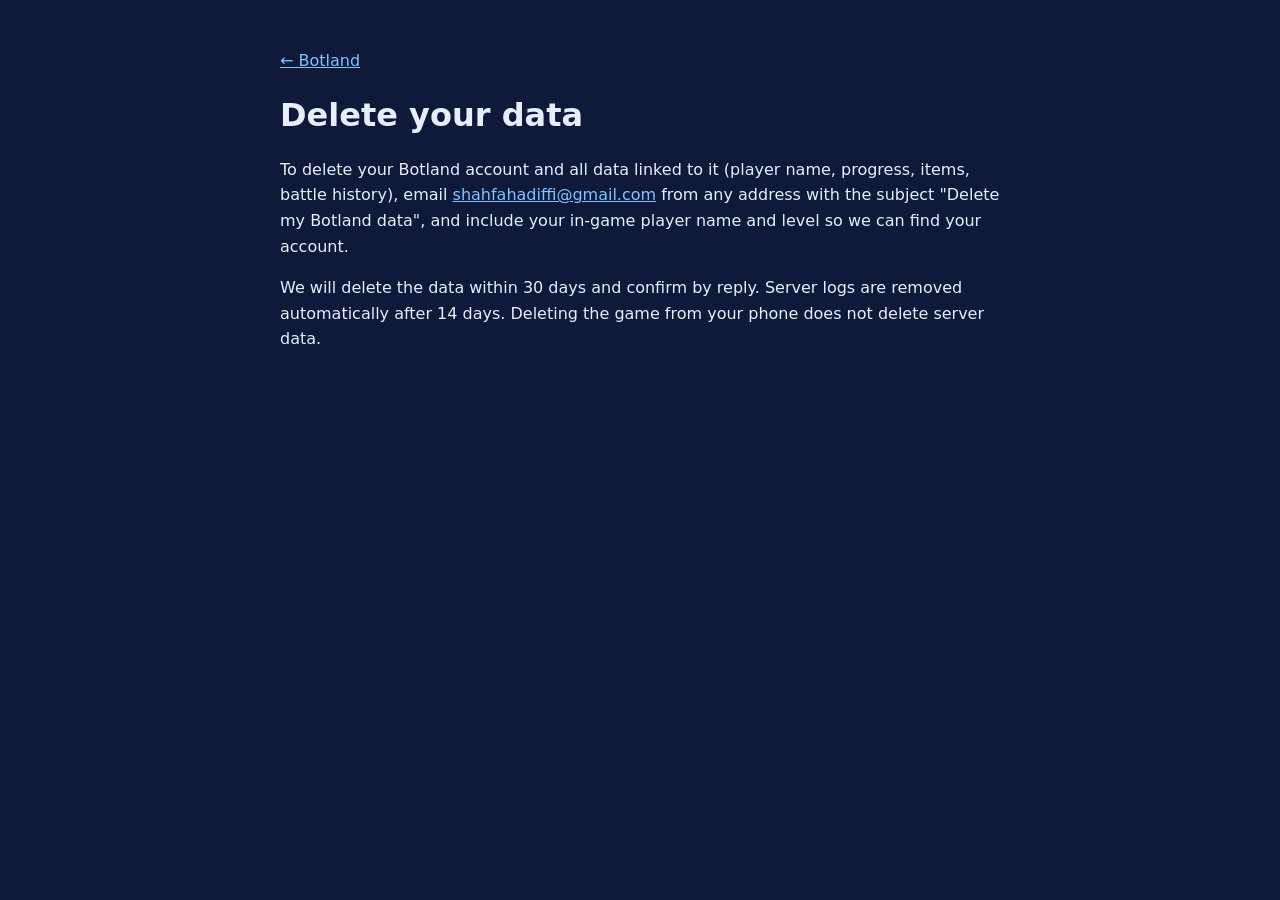
==== delete-account.html @ a7fa1c51 "Botland site: landing, privacy policy, data deletion" ====
<!doctype html><html lang="en"><head><meta charset="utf-8"><meta name="viewport" content="width=device-width,initial-scale=1">
<title>Delete your Botland data</title><link rel="stylesheet" href="style.css"></head><body><main>
<p><a href="index.html">&larr; Botland</a></p>
<h1>Delete your data</h1>
<p>To delete your Botland account and all data linked to it (player name, progress, items, battle history), email <a href="mailto:shahfahadiffi@gmail.com">shahfahadiffi@gmail.com</a> from any address with the subject "Delete my Botland data", and include your in-game player name and level so we can find your account.</p>
<p>We will delete the data within 30 days and confirm by reply. Server logs are removed automatically after 14 days. Deleting the game from your phone does not delete server data.</p>
</main></body></html>
---- style.css ----
body{margin:0;background:#0f1a3a;color:#e8edfa;font:16px/1.6 system-ui,sans-serif}
main{max-width:720px;margin:0 auto;padding:32px 20px 64px}
h1{font-size:2rem;margin:.2em 0}h2{margin-top:1.8em;color:#ffd25c}
a{color:#7fc4ff}.muted{color:#9fb0d6;font-size:.9rem}
.btn{display:inline-block;background:#ffd25c;color:#0f1a3a;padding:10px 18px;border-radius:10px;font-weight:700;text-decoration:none}
footer{margin-top:48px;font-size:.9rem;color:#9fb0d6}
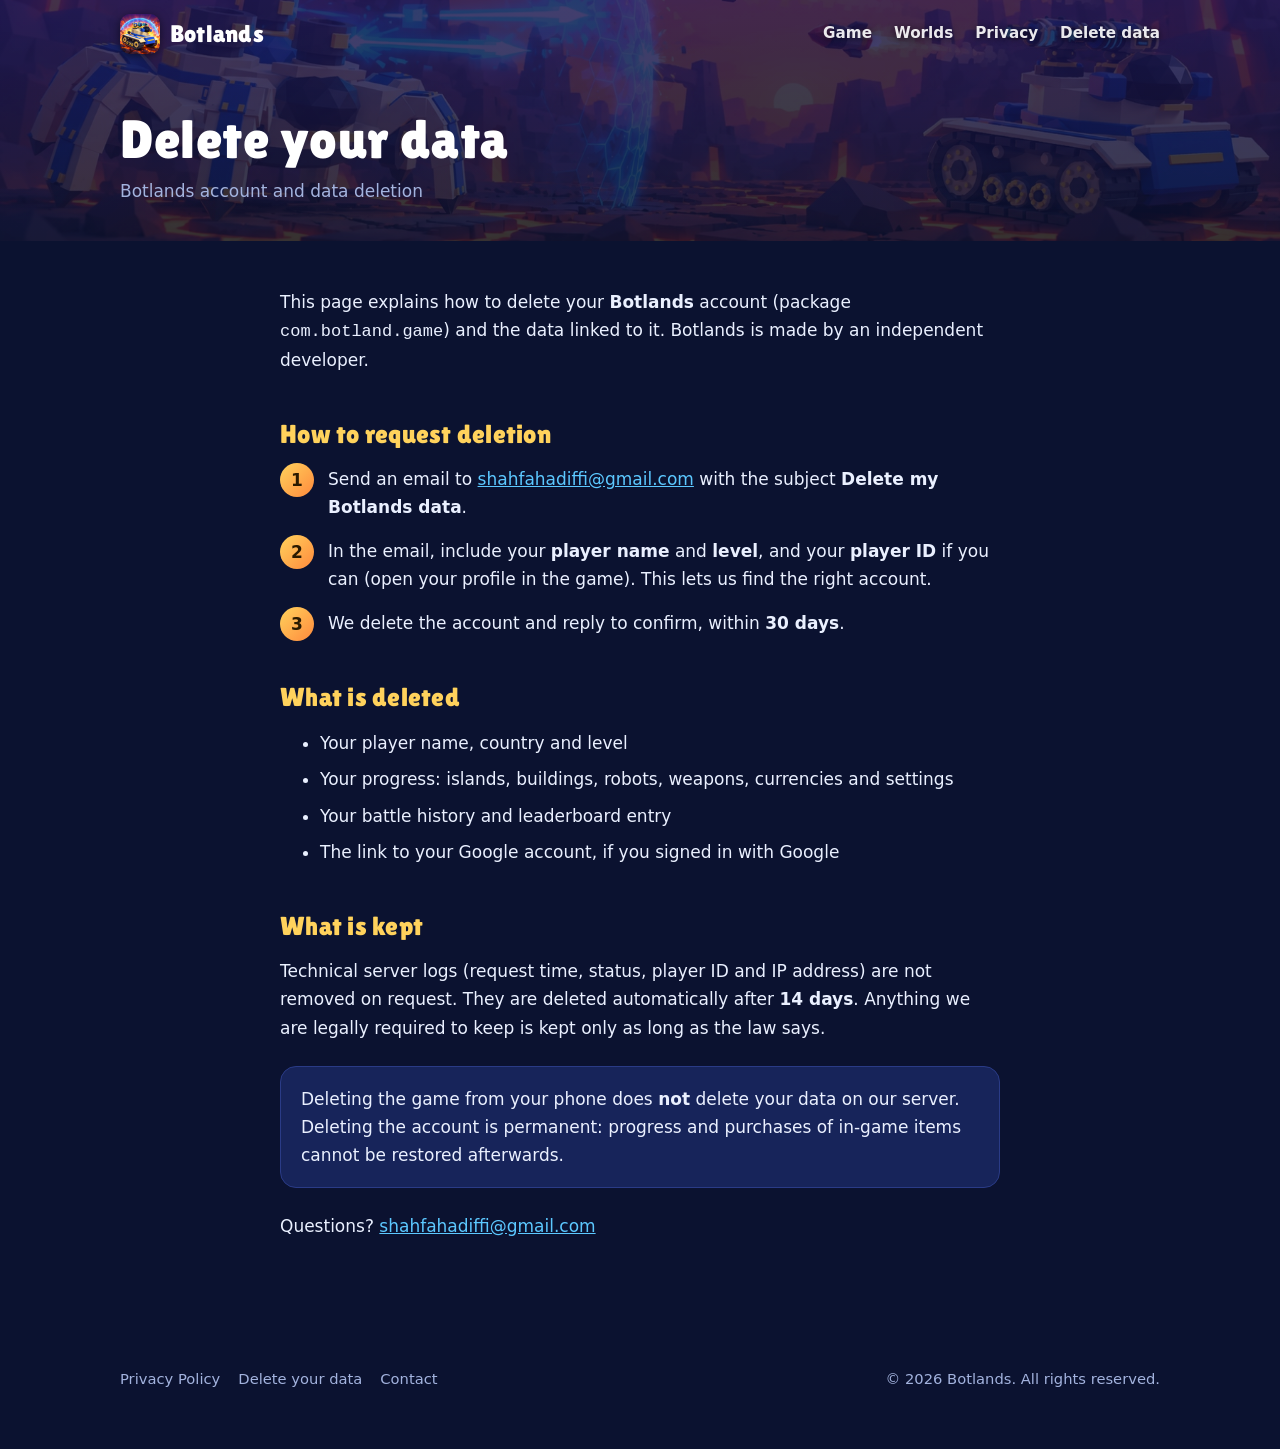
==== commit 0150fa92: "Redesign the site: hero, worlds gallery, ranked PvP, restyled policy and deletion pages Uses the gam" ====
--- a/delete-account.html
+++ b/delete-account.html
@@ -1,7 +1,36 @@
-<!doctype html><html lang="en"><head><meta charset="utf-8"><meta name="viewport" content="width=device-width,initial-scale=1">
-<title>Delete your Botland data</title><link rel="stylesheet" href="style.css"></head><body><main>
-<p><a href="index.html">&larr; Botland</a></p>
-<h1>Delete your data</h1>
-<p>To delete your Botland account and all data linked to it (player name, progress, items, battle history), email <a href="mailto:shahfahadiffi@gmail.com">shahfahadiffi@gmail.com</a> from any address with the subject "Delete my Botland data", and include your in-game player name and level so we can find your account.</p>
-<p>We will delete the data within 30 days and confirm by reply. Server logs are removed automatically after 14 days. Deleting the game from your phone does not delete server data.</p>
-</main></body></html>
+<!doctype html>
+<html lang="en"><head><meta charset="utf-8"><meta name="viewport" content="width=device-width,initial-scale=1">
+<title>Delete your Botlands data</title>
+<meta name="description" content="How to ask for your Botlands account and data to be deleted.">
+<meta name="theme-color" content="#0b1230">
+<meta property="og:title" content="Delete your Botlands data"><meta property="og:description" content="How to ask for your Botlands account and data to be deleted."><meta property="og:image" content="https://shahfahadl.github.io/botland-site/img/og.jpg"><meta property="og:type" content="website">
+<link rel="icon" type="image/png" href="img/favicon.png">
+<link rel="preconnect" href="https://fonts.googleapis.com"><link rel="preconnect" href="https://fonts.gstatic.com" crossorigin>
+<link href="https://fonts.googleapis.com/css2?family=Lilita+One&display=swap" rel="stylesheet">
+<link rel="stylesheet" href="style.css">
+</head><body>
+<header class="nav"><div class="wrap">
+<a class="brand" href="index.html"><img src="img/icon.png" alt="" width="40" height="40">Botlands</a>
+<nav><a href="index.html#features">Game</a><a href="index.html#worlds">Worlds</a><a href="privacy.html">Privacy</a><a href="delete-account.html">Delete data</a></nav>
+</div></header>
+<div class="page-head"><div class="wrap"><h1>Delete your data</h1><p class="muted">Botlands account and data deletion</p></div></div>
+<main class="doc">
+<p>This page explains how to delete your <b>Botlands</b> account (package <code>com.botland.game</code>) and the data linked to it. Botlands is made by an independent developer.</p>
+<h2>How to request deletion</h2>
+<ol class="steps">
+<li>Send an email to <a href="mailto:shahfahadiffi@gmail.com">shahfahadiffi@gmail.com</a> with the subject <b>Delete my Botlands data</b>.</li>
+<li>In the email, include your <b>player name</b> and <b>level</b>, and your <b>player ID</b> if you can (open your profile in the game). This lets us find the right account.</li>
+<li>We delete the account and reply to confirm, within <b>30 days</b>.</li>
+</ol>
+<h2>What is deleted</h2>
+<ul><li>Your player name, country and level</li><li>Your progress: islands, buildings, robots, weapons, currencies and settings</li><li>Your battle history and leaderboard entry</li><li>The link to your Google account, if you signed in with Google</li></ul>
+<h2>What is kept</h2>
+<p>Technical server logs (request time, status, player ID and IP address) are not removed on request. They are deleted automatically after <b>14 days</b>. Anything we are legally required to keep is kept only as long as the law says.</p>
+<div class="note">Deleting the game from your phone does <b>not</b> delete your data on our server. Deleting the account is permanent: progress and purchases of in-game items cannot be restored afterwards.</div>
+<p>Questions? <a href="mailto:shahfahadiffi@gmail.com">shahfahadiffi@gmail.com</a></p>
+</main>
+<footer><div class="wrap">
+<div><a href="privacy.html">Privacy Policy</a><a href="delete-account.html">Delete your data</a><a href="mailto:shahfahadiffi@gmail.com">Contact</a></div>
+<div>&copy; 2026 Botlands. All rights reserved.</div>
+</div></footer>
+</body></html>
--- a/style.css
+++ b/style.css
@@ -1,6 +1,102 @@
-body{margin:0;background:#0f1a3a;color:#e8edfa;font:16px/1.6 system-ui,sans-serif}
-main{max-width:720px;margin:0 auto;padding:32px 20px 64px}
-h1{font-size:2rem;margin:.2em 0}h2{margin-top:1.8em;color:#ffd25c}
-a{color:#7fc4ff}.muted{color:#9fb0d6;font-size:.9rem}
-.btn{display:inline-block;background:#ffd25c;color:#0f1a3a;padding:10px 18px;border-radius:10px;font-weight:700;text-decoration:none}
-footer{margin-top:48px;font-size:.9rem;color:#9fb0d6}
+:root{--bg:#0b1230;--bg2:#121c45;--card:#17245a;--line:#2a3b86;--text:#eaf0ff;--muted:#a3b3de;--gold:#ffd25c;--orange:#ff8a3d;--blue:#5cc8ff;--violet:#8f6bff}
+*{box-sizing:border-box}
+html{scroll-behavior:smooth}
+body{margin:0;background:var(--bg);color:var(--text);font:17px/1.65 system-ui,-apple-system,"Segoe UI",Roboto,sans-serif;-webkit-font-smoothing:antialiased}
+img{max-width:100%;display:block}
+a{color:var(--blue)}
+.wrap{max-width:1080px;margin:0 auto;padding:0 20px}
+h1,h2,h3,.brand{font-family:"Lilita One","Baloo 2",system-ui,sans-serif;font-weight:400;letter-spacing:.01em;line-height:1.1}
+
+/* top bar */
+.nav{position:absolute;top:0;left:0;right:0;z-index:5;padding:14px 0}
+.nav .wrap{display:flex;align-items:center;justify-content:space-between;gap:16px}
+.brand{display:flex;align-items:center;gap:10px;color:#fff;text-decoration:none;font-size:1.5rem}
+.brand img{width:40px;height:40px;border-radius:10px;box-shadow:0 2px 10px #0008}
+.nav nav{display:flex;gap:22px;flex-wrap:wrap}
+.nav nav a{color:#fff;text-decoration:none;font-weight:600;font-size:.95rem;opacity:.9;text-shadow:0 1px 6px #000a}
+.nav nav a:hover{opacity:1;color:var(--gold)}
+
+/* hero */
+.hero{position:relative;min-height:640px;display:flex;align-items:center;overflow:hidden;background:#1a1030}
+.hero .bg{position:absolute;inset:0;background:url(img/hero.jpg) center/cover no-repeat;transform:scale(1.04)}
+.hero:after{content:"";position:absolute;inset:0;background:linear-gradient(90deg,#0b1230ee 0%,#0b123099 45%,#0b123022 100%),linear-gradient(0deg,var(--bg) 0%,transparent 28%)}
+.hero .wrap{position:relative;z-index:2;width:100%;padding-top:90px;padding-bottom:90px}
+.hero h1{font-size:clamp(3rem,8vw,5.6rem);line-height:.98;margin:0 0 14px;color:#fff;text-shadow:0 4px 0 #0b123099,0 8px 30px #000a}
+.hero h1 span{color:var(--gold)}
+.hero p.lead{max-width:520px;font-size:1.2rem;color:#e6ecff;margin:0 0 28px;text-shadow:0 2px 12px #000a}
+.cta{display:flex;gap:14px;flex-wrap:wrap;align-items:center}
+.btn{display:inline-flex;align-items:center;gap:10px;background:linear-gradient(180deg,#ffe07d,#ffbe2e);color:#2a1a00;padding:14px 26px;border-radius:14px;font-weight:800;text-decoration:none;box-shadow:0 6px 0 #b9831a,0 14px 30px #0008;transition:transform .12s,box-shadow .12s}
+.btn:hover{transform:translateY(2px);box-shadow:0 4px 0 #b9831a,0 10px 24px #0008}
+.btn.ghost{background:#ffffff14;color:#fff;box-shadow:inset 0 0 0 2px #ffffff55;backdrop-filter:blur(6px)}
+.btn.ghost:hover{background:#ffffff26;box-shadow:inset 0 0 0 2px #fff}
+.pill{display:inline-block;background:#ffffff1c;border:1px solid #ffffff44;border-radius:99px;padding:5px 14px;font-size:.85rem;font-weight:700;margin-bottom:18px;backdrop-filter:blur(6px)}
+.hero .icon{position:absolute;right:max(20px,calc((100vw - 1080px)/2 + 20px));bottom:70px;width:210px;height:210px;border-radius:44px;box-shadow:0 18px 50px #000b;transform:rotate(5deg);border:4px solid #ffffff33;z-index:2}
+
+/* sections */
+section{padding:84px 0}
+section.alt{background:linear-gradient(180deg,var(--bg),var(--bg2) 50%,var(--bg))}
+.eyebrow{color:var(--orange);font-weight:800;letter-spacing:.14em;text-transform:uppercase;font-size:.8rem}
+h2{font-size:clamp(2rem,4.5vw,3rem);margin:.15em 0 .3em;color:#fff}
+.sub{color:var(--muted);max-width:620px;margin:0 0 40px}
+
+.grid3{display:grid;grid-template-columns:repeat(auto-fit,minmax(290px,1fr));gap:24px}
+.card{background:var(--card);border:1px solid var(--line);border-radius:22px;overflow:hidden;box-shadow:0 14px 40px #0006;transition:transform .2s,box-shadow .2s}
+.card:hover{transform:translateY(-6px);box-shadow:0 22px 50px #000a}
+.card img{aspect-ratio:3/2;object-fit:cover;width:100%}
+.card .body{padding:20px 22px 24px}
+.card h3{margin:0 0 6px;font-size:1.5rem;color:var(--gold)}
+.card p{margin:0;color:var(--muted);font-size:.98rem}
+
+/* worlds */
+.worlds{display:grid;grid-template-columns:repeat(6,1fr);gap:18px}
+.world{position:relative;border-radius:20px;overflow:hidden;aspect-ratio:3/2;box-shadow:0 12px 34px #0007;grid-column:span 2}
+.world:nth-child(4){grid-column:2/span 2}
+.world:nth-child(5){grid-column:4/span 2}
+.world img{width:100%;height:100%;object-fit:cover;transition:transform .5s}
+.world:hover img{transform:scale(1.07)}
+.world:after{content:"";position:absolute;inset:0;background:linear-gradient(0deg,#0b1230ee 0%,transparent 55%)}
+.world .t{position:absolute;left:16px;right:16px;bottom:14px;z-index:2}
+.world b{font-family:"Lilita One",system-ui,sans-serif;font-weight:400;font-size:1.3rem;color:#fff;display:block}
+.world small{color:#cfd9ff;font-size:.88rem}
+
+/* feature strip */
+.split{display:grid;grid-template-columns:1.05fr 1fr;gap:44px;align-items:center}
+.split img{border-radius:24px;box-shadow:0 22px 60px #000a;border:1px solid var(--line)}
+.ticks{list-style:none;padding:0;margin:20px 0 0}
+.ticks li{padding-left:34px;position:relative;margin:12px 0;color:#dbe4ff}
+.ticks li:before{content:"";position:absolute;left:0;top:6px;width:20px;height:20px;border-radius:7px;background:linear-gradient(135deg,var(--gold),var(--orange));box-shadow:0 2px 8px #0006}
+.ticks li:after{content:"";position:absolute;left:7px;top:10px;width:5px;height:9px;border:solid #2a1a00;border-width:0 2.5px 2.5px 0;transform:rotate(45deg)}
+
+.cta-band{text-align:center;background:radial-gradient(60% 120% at 50% 0%,#3a2a8a 0%,transparent 70%),var(--bg2);border-top:1px solid var(--line);border-bottom:1px solid var(--line)}
+.cta-band .cta{justify-content:center}
+
+/* footer */
+footer{padding:40px 0 60px;color:var(--muted);font-size:.92rem}
+footer .wrap{display:flex;justify-content:space-between;gap:16px;flex-wrap:wrap}
+footer a{color:var(--muted);text-decoration:none;margin-right:18px}
+footer a:hover{color:var(--gold)}
+
+/* text pages */
+.page-head{padding:110px 0 36px;background:linear-gradient(180deg,#1b1450,var(--bg));position:relative;overflow:hidden}
+.page-head:before{content:"";position:absolute;inset:0;background:url(img/hero.jpg) center/cover;opacity:.18}
+.page-head .wrap{position:relative}
+.page-head h1{font-size:clamp(2.2rem,6vw,3.4rem);margin:0;color:#fff}
+.page-head .muted{color:var(--muted);margin:.4em 0 0}
+.doc{max-width:760px;margin:0 auto;padding:30px 20px 70px}
+.doc h2{font-size:1.6rem;color:var(--gold);margin:1.8em 0 .4em}
+.doc li{margin:.5em 0}
+.doc .note{background:var(--card);border:1px solid var(--line);border-radius:16px;padding:18px 20px;margin:24px 0}
+.doc .steps{counter-reset:s;list-style:none;padding:0}
+.doc .steps li{counter-increment:s;position:relative;padding-left:48px;margin:16px 0}
+.doc .steps li:before{content:counter(s);position:absolute;left:0;top:-2px;width:34px;height:34px;border-radius:50%;background:linear-gradient(135deg,var(--gold),var(--orange));color:#2a1a00;font-weight:800;display:grid;place-items:center}
+
+@media(max-width:860px){
+ .hero{min-height:600px}.hero .icon{display:none}
+ .hero:after{background:linear-gradient(0deg,#0b1230f0 0%,#0b123099 55%,#0b123055 100%)}
+ .hero .wrap{padding-top:120px}
+ .worlds{grid-template-columns:1fr 1fr}.world,.world:nth-child(4),.world:nth-child(5){grid-column:auto}.world:nth-child(5){grid-column:1/-1}
+ .split{grid-template-columns:1fr}
+ section{padding:60px 0}
+ .nav nav{gap:14px}
+}
+@media(max-width:560px){.nav nav a:nth-child(2),.nav nav a:nth-child(4){display:none}.brand{font-size:1.3rem}}
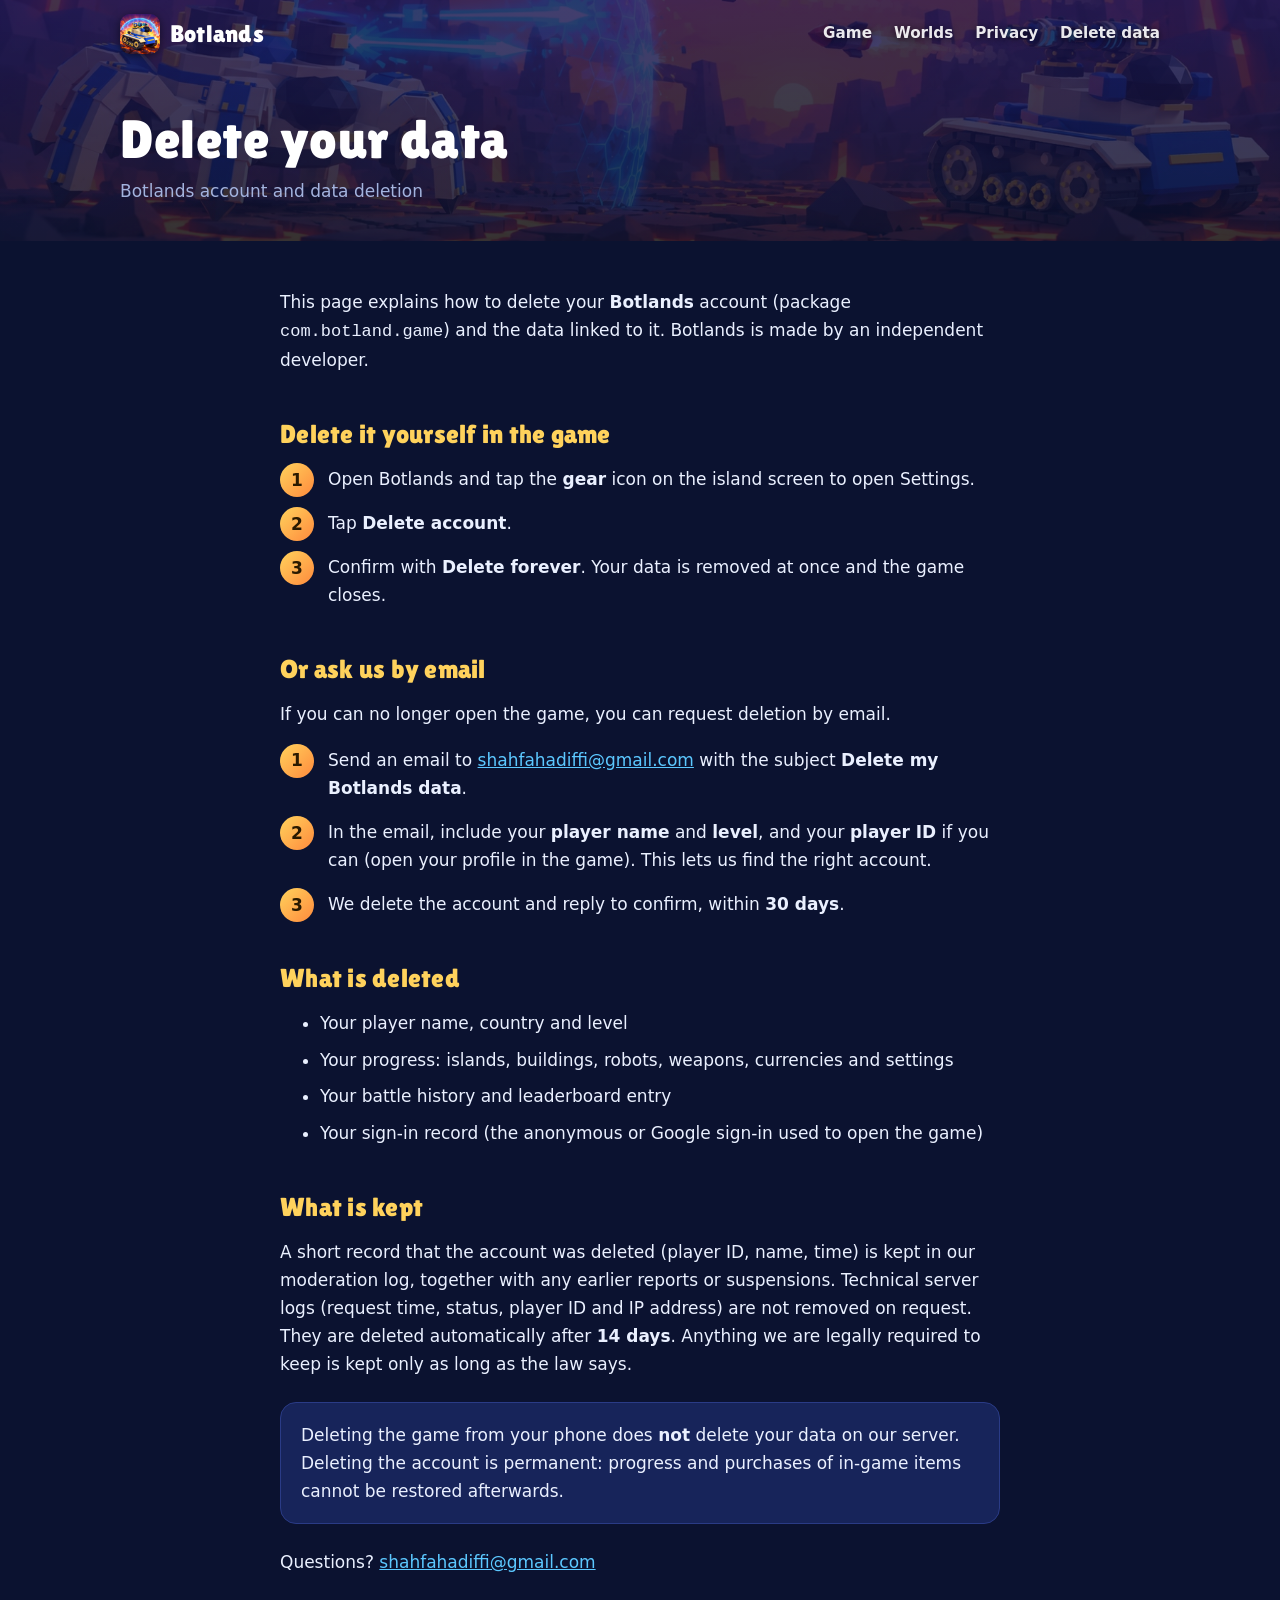
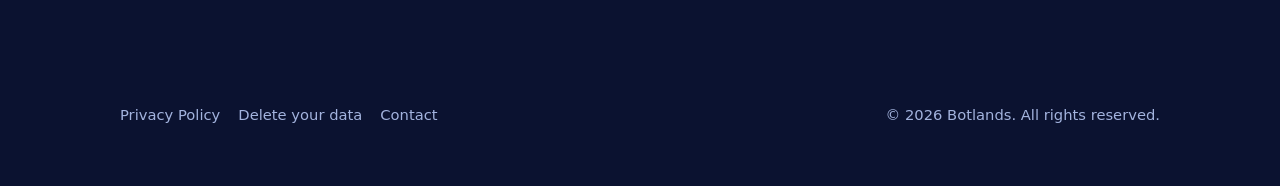
==== commit 3fa3f3ea: "Deletion page: in-app steps first, then email; note what is kept Co-Authored-By: Claude Sonnet 5.5 <" ====
--- a/delete-account.html
+++ b/delete-account.html
@@ -16,16 +16,23 @@
 <div class="page-head"><div class="wrap"><h1>Delete your data</h1><p class="muted">Botlands account and data deletion</p></div></div>
 <main class="doc">
 <p>This page explains how to delete your <b>Botlands</b> account (package <code>com.botland.game</code>) and the data linked to it. Botlands is made by an independent developer.</p>
-<h2>How to request deletion</h2>
+<h2>Delete it yourself in the game</h2>
+<ol class="steps">
+<li>Open Botlands and tap the <b>gear</b> icon on the island screen to open Settings.</li>
+<li>Tap <b>Delete account</b>.</li>
+<li>Confirm with <b>Delete forever</b>. Your data is removed at once and the game closes.</li>
+</ol>
+<h2>Or ask us by email</h2>
+<p>If you can no longer open the game, you can request deletion by email.</p>
 <ol class="steps">
 <li>Send an email to <a href="mailto:shahfahadiffi@gmail.com">shahfahadiffi@gmail.com</a> with the subject <b>Delete my Botlands data</b>.</li>
 <li>In the email, include your <b>player name</b> and <b>level</b>, and your <b>player ID</b> if you can (open your profile in the game). This lets us find the right account.</li>
 <li>We delete the account and reply to confirm, within <b>30 days</b>.</li>
 </ol>
 <h2>What is deleted</h2>
-<ul><li>Your player name, country and level</li><li>Your progress: islands, buildings, robots, weapons, currencies and settings</li><li>Your battle history and leaderboard entry</li><li>The link to your Google account, if you signed in with Google</li></ul>
+<ul><li>Your player name, country and level</li><li>Your progress: islands, buildings, robots, weapons, currencies and settings</li><li>Your battle history and leaderboard entry</li><li>Your sign-in record (the anonymous or Google sign-in used to open the game)</li></ul>
 <h2>What is kept</h2>
-<p>Technical server logs (request time, status, player ID and IP address) are not removed on request. They are deleted automatically after <b>14 days</b>. Anything we are legally required to keep is kept only as long as the law says.</p>
+<p>A short record that the account was deleted (player ID, name, time) is kept in our moderation log, together with any earlier reports or suspensions. Technical server logs (request time, status, player ID and IP address) are not removed on request. They are deleted automatically after <b>14 days</b>. Anything we are legally required to keep is kept only as long as the law says.</p>
 <div class="note">Deleting the game from your phone does <b>not</b> delete your data on our server. Deleting the account is permanent: progress and purchases of in-game items cannot be restored afterwards.</div>
 <p>Questions? <a href="mailto:shahfahadiffi@gmail.com">shahfahadiffi@gmail.com</a></p>
 </main>
